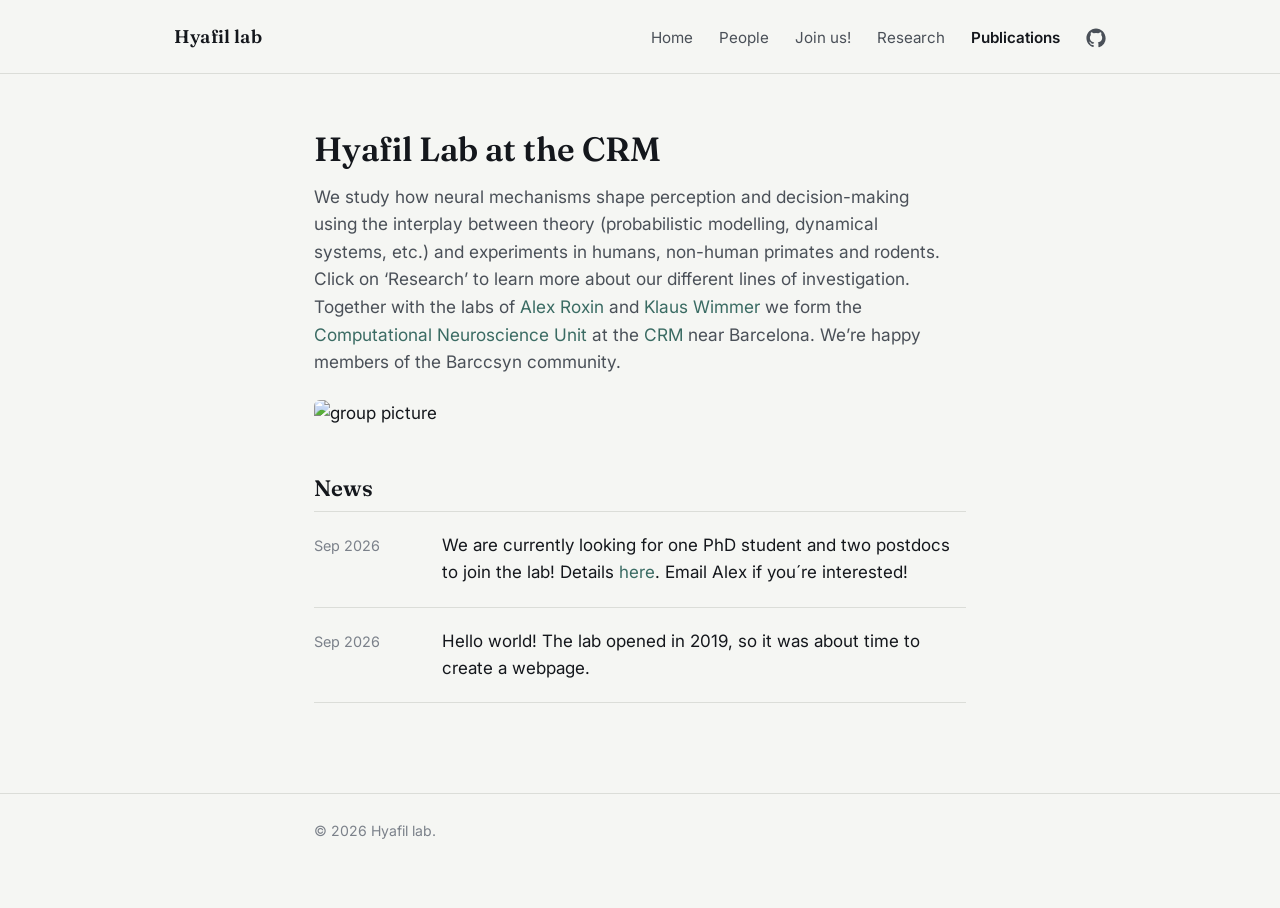
==== index.html @ 59727e4b "added open position" ====
<!DOCTYPE html>
<html lang="en">
<head>
<meta charset="UTF-8">
<meta name="viewport" content="width=device-width, initial-scale=1.0">
<title>Hyafil Lab at the CRM</title>
<meta name="description" content="Research on perceptual decision-making, perception, and neural circuit modeling.">
<link rel="preconnect" href="https://fonts.googleapis.com">
<link rel="preconnect" href="https://fonts.gstatic.com" crossorigin>
<link href="https://fonts.googleapis.com/css2?family=Fraunces:opsz,wght@9..144,500;9..144,600&family=Inter:wght@400;500;600&display=swap" rel="stylesheet">
<link rel="stylesheet" href="css/style.css">
</head>
<body>

<header class="site-header">
  <div class="site-header__inner">
    <a class="site-title" href="index.html">Hyafil lab</a>
     <nav class="site-nav" aria-label="Primary">
       <a href="index.html">Home</a>
        <a href="people.html">People</a>
       <a href="positions.html">Join us!</a>
      <a href="research.html">Research</a>
      <a href="publications.html" aria-current="page">Publications</a>
      <a class="site-nav__icon" href="https://github.com/ahyafil" target="_blank" rel="noopener noreferrer" aria-label="GitHub">
        <svg viewBox="0 0 24 24" fill="currentColor"><path d="M12 .5C5.73.5.5 5.73.5 12c0 5.09 3.29 9.4 7.86 10.93.58.1.79-.25.79-.56 0-.27-.01-1.16-.02-2.11-3.2.7-3.88-1.36-3.88-1.36-.52-1.33-1.28-1.68-1.28-1.68-1.04-.72.08-.7.08-.7 1.16.08 1.77 1.19 1.77 1.19 1.03 1.77 2.7 1.26 3.36.96.1-.75.4-1.26.73-1.55-2.56-.29-5.25-1.28-5.25-5.71 0-1.26.45-2.29 1.19-3.1-.12-.29-.52-1.46.11-3.05 0 0 .97-.31 3.18 1.18a11.1 11.1 0 015.8 0c2.2-1.49 3.17-1.18 3.17-1.18.64 1.59.24 2.76.12 3.05.74.81 1.18 1.84 1.18 3.1 0 4.44-2.7 5.42-5.27 5.7.42.36.78 1.07.78 2.15 0 1.55-.01 2.8-.01 3.18 0 .31.21.67.8.56A10.52 10.52 0 0023.5 12C23.5 5.73 18.27.5 12 .5z"/></svg>
      </a>
    </nav>
  </div>
</header>

<main>
  <div class="container">
    <h1>Hyafil Lab at the CRM</h1>
    <p class="lede">We study how neural mechanisms shape perception and decision-making using the interplay between theory (probabilistic modelling, dynamical systems, etc.) and experiments in humans, non-human primates and rodents. Click on ‘Research’ to learn more about our different lines of investigation.
Together with the labs of <a href="https://sites.google.com/site/alexanderroxin">Alex Roxin</a> and <a href="https://sites.google.com/view/wimmerlab">Klaus Wimmer</a>
 we form the <a href="https://www.crm.cat/_neuroscience/">Computational Neuroscience Unit</a> at the <a href=“www.crm.cat”>CRM</a> near Barcelona. We’re happy members of the Barccsyn community.
</p>
     <img src="assets/site/labphoto_Barccsyn2026.png" alt="group picture">
    <h2>News</h2>
    <ul class="news-list">
    <li class="news-item">
      <time datetime="2026-09">Sep 2026</time>
      <p>We are currently looking for one PhD student and two postdocs to join the lab! Details <a href="https://ahyafil.github.io/positions.html">here</a>. Email Alex if you´re interested!</p>
    </li>
      <li class="news-item">
        <time datetime="2026-09">Sep 2026</time>
        <p>Hello world! The lab opened in 2019, so it was about time to create a webpage.</p>
      </li>
    </ul>
  </div>
</main>

<footer class="site-footer">
  <div class="container">
    <p>&copy; 2026 Hyafil lab.</p>
  </div>
</footer>

</body>
</html>
---- css/style.css ----
/* ============================================================
   Lab site — base styles
   Edit the tokens in :root to retheme the whole site.
   ============================================================ */

:root {
  --paper: #F5F6F3;
  --paper-raised: #FFFFFF;
  --ink: #14171C;
  --ink-soft: #4A5058;
  --ink-faint: #7B818A;
  --accent: #3A6B63;
  --accent-soft: #DCE6E3;
  --line: #DBDDD8;

  --font-serif: "Fraunces", Georgia, "Times New Roman", serif;
  --font-sans: "Inter", -apple-system, BlinkMacSystemFont, "Segoe UI", sans-serif;

  --content-width: 700px;
  --wide-width: 980px;
}

* { box-sizing: border-box; }

html { scroll-behavior: smooth; }

body {
  margin: 0;
  background: var(--paper);
  color: var(--ink);
  font-family: var(--font-sans);
  font-size: 17px;
  line-height: 1.6;
  -webkit-font-smoothing: antialiased;
}

a {
  color: var(--accent);
  text-decoration: none;
}
a:hover { text-decoration: underline; }
a:focus-visible,
button:focus-visible {
  outline: 2px solid var(--accent);
  outline-offset: 3px;
}

h1, h2, h3 {
  font-family: var(--font-serif);
  font-weight: 600;
  line-height: 1.15;
  color: var(--ink);
  margin: 0 0 0.4em 0;
}

h1 { font-size: 2.1rem; }
h2 { font-size: 1.4rem; margin-top: 2.2em; }

p { margin: 0 0 1.1em 0; }

/* Keep any inline image from ever exceeding its container's width,
   on any screen size. Add this once, applies everywhere. */
img {
  max-width: 100%;
  height: auto;
  display: block;
  border-radius: 6px;
  margin: 24px 0;
}

/* Optional: wrap an <img> in <figure> to add a small caption below it.
   <figure>
     <img src="assets/research/fig1.png" alt="...">
     <figcaption>A short caption describing the figure.</figcaption>
   </figure> */
figure {
  margin: 24px 0;
}
figure img {
  margin: 0 0 8px 0;
}
figcaption {
  color: var(--ink-faint);
  font-size: 0.85rem;
}

.container {
  max-width: var(--content-width);
  margin: 0 auto;
  padding: 0 24px;
}
.container--wide {
  max-width: var(--wide-width);
}

/* ---------- Header ---------- */

.site-header {
  border-bottom: 1px solid var(--line);
  background: var(--paper);
}

.site-header__inner {
  max-width: var(--wide-width);
  margin: 0 auto;
  padding: 22px 24px;
  display: flex;
  align-items: baseline;
  justify-content: space-between;
  gap: 20px;
  flex-wrap: wrap;
}

.site-title {
  font-family: var(--font-serif);
  font-size: 1.15rem;
  font-weight: 600;
  color: var(--ink);
  text-decoration: none;
  letter-spacing: 0.01em;
}
.site-title:hover { text-decoration: none; color: var(--accent); }

.site-nav {
  display: flex;
  align-items: center;
  gap: 26px;
}

.site-nav a {
  color: var(--ink-soft);
  font-size: 0.95rem;
}
.site-nav a:hover { color: var(--accent); }
.site-nav a[aria-current="page"] { color: var(--ink); font-weight: 600; }

.site-nav__icon {
  display: inline-flex;
  align-items: center;
  color: var(--ink-soft);
}
.site-nav__icon:hover { color: var(--accent); }
.site-nav__icon svg { width: 20px; height: 20px; display: block; }

/* ---------- Page shell ---------- */

main { padding: 56px 0 90px 0; }

.eyebrow {
  color: var(--ink-faint);
  font-size: 0.92rem;
  margin: 0 0 10px 0;
}

.lede {
  font-size: 1.08rem;
  color: var(--ink-soft);
  max-width: 58ch;
}

/* ---------- News list (home page) ---------- */

.news-list {
  list-style: none;
  margin: 0;
  padding: 0;
}

.news-item {
  display: grid;
  grid-template-columns: 108px 1fr;
  gap: 20px;
  padding: 20px 0;
  border-top: 1px solid var(--line);
}
.news-item:last-child { border-bottom: 1px solid var(--line); }

.news-item time {
  color: var(--ink-faint);
  font-size: 0.9rem;
  padding-top: 2px;
}

.news-item p { margin: 0; }

@media (max-width: 520px) {
  .news-item { grid-template-columns: 1fr; gap: 4px; }
}

/* ---------- Research page ---------- */

.research-block {
  padding: 26px 0;
  border-top: 1px solid var(--line);
}
.research-block:first-of-type { border-top: none; padding-top: 0; }

.research-block h2 { margin-top: 0; }

.research-block p { color: var(--ink-soft); }

/* ---------- People / Team page ---------- */

.people-grid {
  display: flex;
  flex-direction: column;
  margin-top: 30px;
}

.person-card {
  display: flex;
  gap: 22px;
  padding: 26px 0;
  border-top: 1px solid var(--line);
}
.people-grid .person-card:last-child { border-bottom: 1px solid var(--line); }

.person-photo {
  flex: 0 0 auto;
  width: 88px;
  height: 88px;
  border-radius: 6px;
  background: var(--accent-soft);
  object-fit: cover;
  color: var(--ink-faint);
  display: flex;
  align-items: center;
  justify-content: center;
  font-family: var(--font-serif);
  font-size: 1.3rem;
}

.person-details {
  flex: 1 1 auto;
  min-width: 0;
}

.person-name {
  font-family: var(--font-serif);
  font-weight: 600;
  font-size: 1.05rem;
  margin: 0 0 2px 0;
}

.person-role {
  color: var(--ink-faint);
  font-size: 0.92rem;
  margin: 0 0 10px 0;
}

.person-bio {
  color: var(--ink-soft);
  font-size: 0.92rem;
  margin: 0 0 14px 0;
}

.person-links {
  display: flex;
  gap: 12px;
  margin-top: auto;
}

.person-links a {
  color: var(--ink-soft);
  display: inline-flex;
  align-items: center;
}
.person-links a:hover { color: var(--accent); }
.person-links svg { width: 18px; height: 18px; display: block; }

/* ---------- Publications page ---------- */

.pub-year-block {
  margin-top: 34px;
}
.pub-year-block:first-child {
  margin-top: 30px;
}

.pub-year-block h2 {
  margin-top: 0;
  margin-bottom: 4px;
  color: var(--ink-faint);
  font-size: 1.05rem;
}

.pub-list {
  list-style: none;
  margin: 0;
  padding: 0;
}

.pub-item {
  padding: 16px 0;
  border-top: 1px solid var(--line);
}
.pub-list .pub-item:last-child { border-bottom: 1px solid var(--line); }

.pub-title {
  font-family: var(--font-serif);
  font-weight: 600;
  margin: 0 0 4px 0;
}

.pub-meta {
  color: var(--ink-soft);
  font-size: 0.92rem;
  margin: 0;
}

.pub-links {
  margin: 6px 0 0 0;
  font-size: 0.85rem;
}
.pub-links a {
  letter-spacing: 0.02em;
}

/* ---------- Open positions page ---------- */

.position-item {
  padding: 30px 0;
  border-top: 1px solid var(--line);
}
#positions-list .position-item:last-child { border-bottom: 1px solid var(--line); }

.position-date {
  color: var(--ink-faint);
  font-size: 0.88rem;
  margin: 0 0 6px 0;
}

.position-item h2 {
  margin-top: 0;
  margin-bottom: 12px;
}

.position-body {
  color: var(--ink-soft);
}
.position-body p:last-child {
  margin-bottom: 0;
}

.positions-empty {
  color: var(--ink-faint);
  margin-top: 30px;
}

/* ---------- Footer ---------- */

.site-footer {
  border-top: 1px solid var(--line);
  padding: 26px 0 50px 0;
  color: var(--ink-faint);
  font-size: 0.88rem;
}
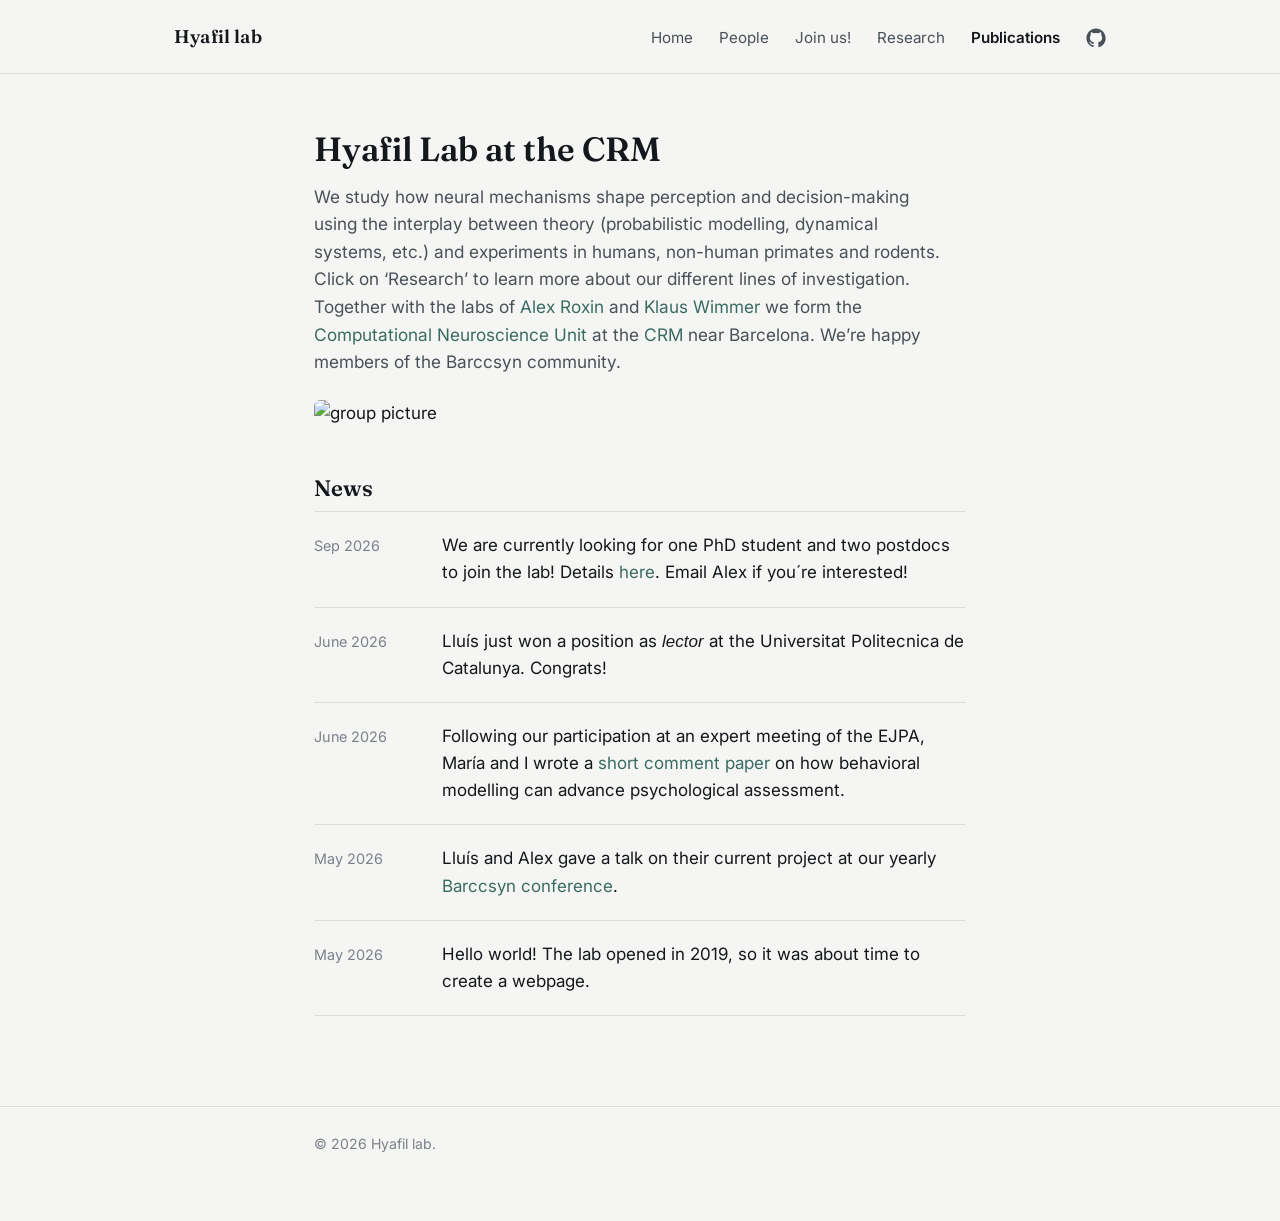
==== commit 87b480fa: "added news" ====
--- a/index.html
+++ b/index.html
@@ -42,13 +42,27 @@
       <time datetime="2026-09">Sep 2026</time>
       <p>We are currently looking for one PhD student and two postdocs to join the lab! Details <a href="https://ahyafil.github.io/positions.html">here</a>. Email Alex if you´re interested!</p>
     </li>
+ <li class="news-item">
+      <time datetime="2026-06">June 2026</time>
+      <p> Lluís just won a position as <i>lector</i> at the Universitat Politecnica de Catalunya.  Congrats!</p>
+    </li>
+ <li class="news-item">
+      <time datetime="2026-06">June 2026</time>
+      <p> Following our participation at an expert meeting of the EJPA, María and I wrote a <a href="https://psycnet.apa.org/record/2027-40007-001
+">short comment paper</a> on how behavioral modelling can advance psychological assessment. </p>
+    </li>
+ <li class="news-item">
+      <time datetime="2026-05">May 2026</time>
+      <p> Lluís and Alex gave a talk on their current project at our yearly <a href="https://www.crm.cat/barccsyn_2026/">Barccsyn conference</a>. </p>
+    </li>
       <li class="news-item">
-        <time datetime="2026-09">Sep 2026</time>
+        <time datetime="2026-05">May 2026</time>
         <p>Hello world! The lab opened in 2019, so it was about time to create a webpage.</p>
       </li>
     </ul>
   </div>
 </main>
+
 
 <footer class="site-footer">
   <div class="container">
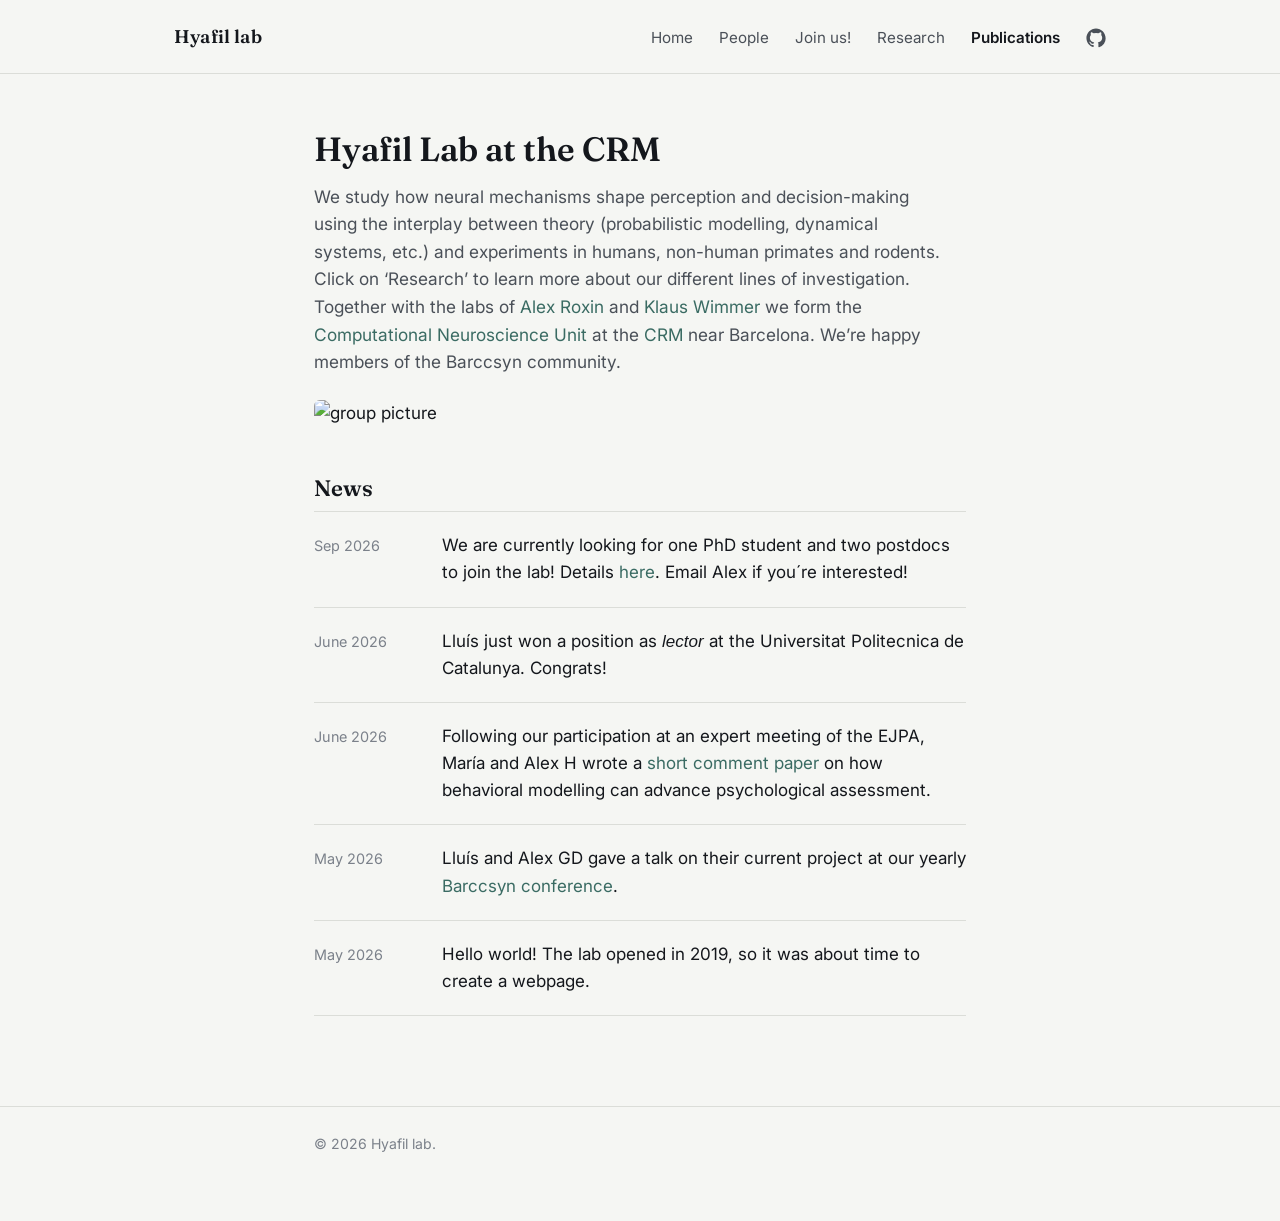
==== commit 8dc6146d: "Update index.html" ====
--- a/index.html
+++ b/index.html
@@ -48,12 +48,12 @@
     </li>
  <li class="news-item">
       <time datetime="2026-06">June 2026</time>
-      <p> Following our participation at an expert meeting of the EJPA, María and I wrote a <a href="https://psycnet.apa.org/record/2027-40007-001
+      <p> Following our participation at an expert meeting of the EJPA, María and Alex H wrote a <a href="https://psycnet.apa.org/record/2027-40007-001
 ">short comment paper</a> on how behavioral modelling can advance psychological assessment. </p>
     </li>
  <li class="news-item">
       <time datetime="2026-05">May 2026</time>
-      <p> Lluís and Alex gave a talk on their current project at our yearly <a href="https://www.crm.cat/barccsyn_2026/">Barccsyn conference</a>. </p>
+      <p> Lluís and Alex GD gave a talk on their current project at our yearly <a href="https://www.crm.cat/barccsyn_2026/">Barccsyn conference</a>. </p>
     </li>
       <li class="news-item">
         <time datetime="2026-05">May 2026</time>
